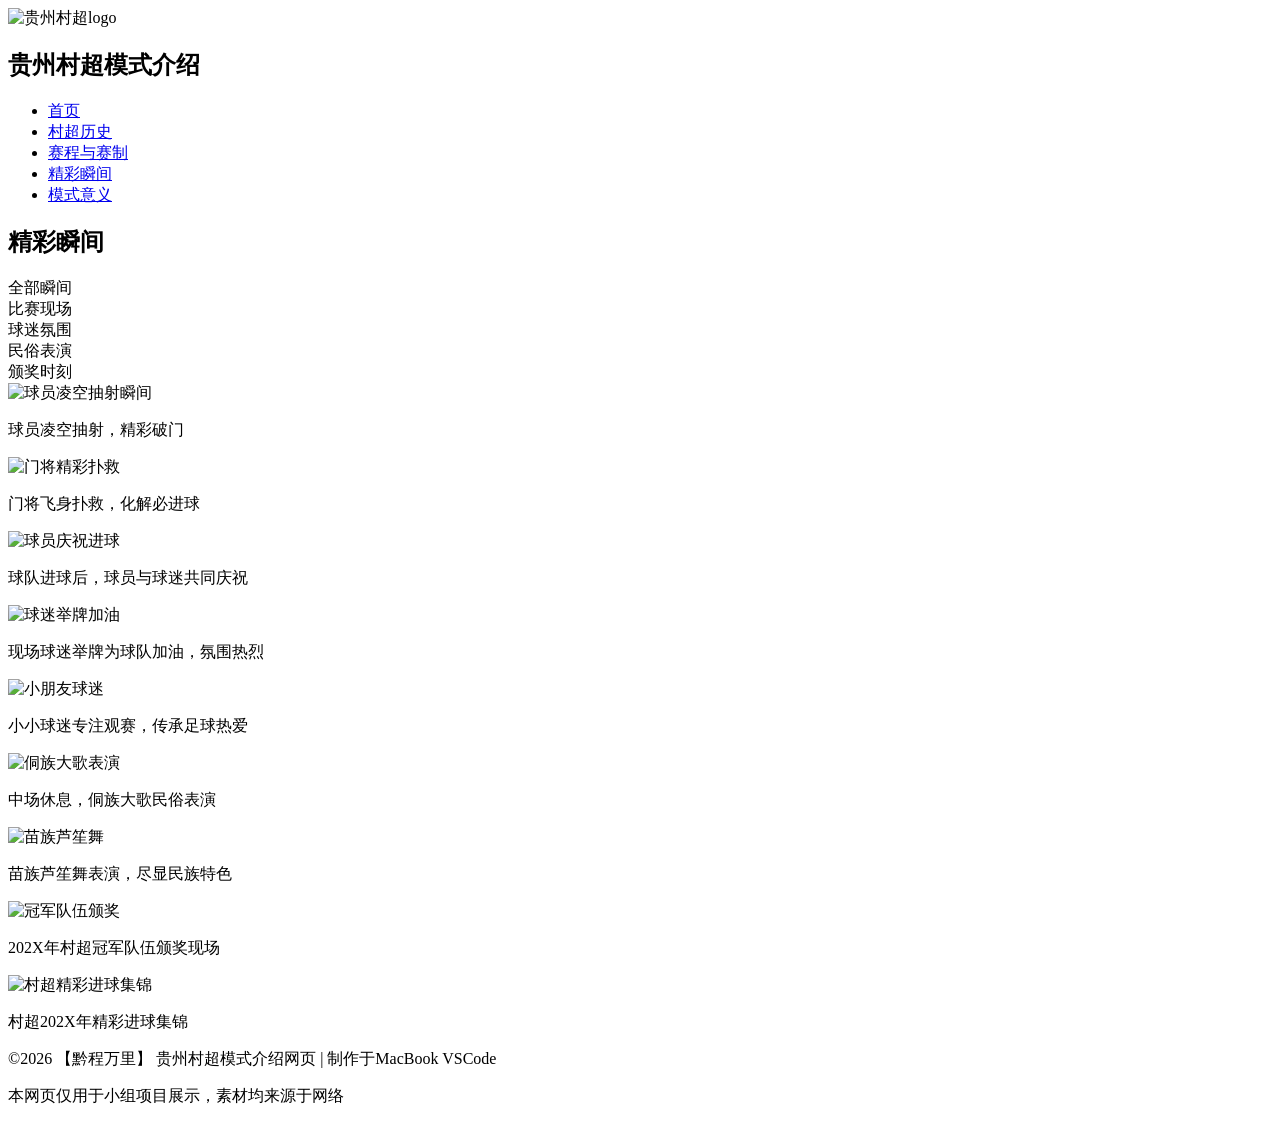
==== highlight.html @ 0f5f59bf "Add files via upload" ====
<!DOCTYPE html>
<html lang="zh-CN">
<head>
    <meta charset="UTF-8">
    <meta name="viewport" content="width=device-width, initial-scale=1.0">
    <title>精彩瞬间 - 贵州村超模式介绍</title>
    <link rel="stylesheet" href="/Xin-iris.github.io/css/highlight.css">
</head>
<body>
    <nav class="nav-bar">
        <div class="logo">
            <img src="/Xin-iris.github.io/images/logo.jpg" alt="贵州村超logo">
            <h1>贵州村超模式介绍</h1>
        </div>
        <ul class="menu">
            <li><a href="/pages/index.html">首页</a></li>
            <li><a href="/pages/history.html">村超历史</a></li>
            <li><a href="/pages/match.html">赛程与赛制</a></li>
            <li><a href="/pages/highlight.html">精彩瞬间</a></li>
            <li><a href="/pages/meaning.html">模式意义</a></li>
        </ul>
    </nav>

    <div class="container">
        <h2 class="page-title">精彩瞬间</h2>

        <!-- 模块1：图集分类标签（匹配highlight.css的tab） -->
        <section class="section">
            <div class="highlight-tab">
                <div class="tab-item active">全部瞬间</div>
                <div class="tab-item">比赛现场</div>
                <div class="tab-item">球迷氛围</div>
                <div class="tab-item">民俗表演</div>
                <div class="tab-item">颁奖时刻</div>
            </div>
        </section>

        <!-- 模块2：核心瀑布流图集（匹配highlight.css的gallery，视觉核心） -->
        <section class="section">
            <div class="highlight-gallery">
                <!-- 比赛瞬间 -->
                <div class="gallery-item">
                    <img src="/Xin-iris.github.io/images/0028GtXOgy1i8gdwqxue1j60z60jmwpy02.jpg" alt="球员凌空抽射瞬间">
                    <p>球员凌空抽射，精彩破门</p>
                </div>
                <div class="gallery-item">
                    <img src="/Xin-iris.github.io/images/0028GtXOgy1i8gdwr8fudj60z20li7jl02.jpg" alt="门将精彩扑救">
                    <p>门将飞身扑救，化解必进球</p>
                </div>
                <div class="gallery-item">
                    <img src="/Xin-iris.github.io/images/0028GtXOgy1i8gdwqxue1j60z60jmwpy02.jpg" alt="球员庆祝进球">
                    <p>球队进球后，球员与球迷共同庆祝</p>
                </div>
                <!-- 球迷氛围 -->
                <div class="gallery-item">
                    <img src="/Xin-iris.github.io/images/0028GtXOgy1i8gdwr8fudj60z20li7jl02.jpg" alt="球迷举牌加油">
                    <p>现场球迷举牌为球队加油，氛围热烈</p>
                </div>
                <div class="gallery-item">
                    <img src="/Xin-iris.github.io/images/0028GtXOgy1i8gdwqxue1j60z60jmwpy02.jpg" alt="小朋友球迷">
                    <p>小小球迷专注观赛，传承足球热爱</p>
                </div>
                <!-- 民俗表演（占2列，更显眼） -->
                <div class="gallery-item">
                    <img src="/Xin-iris.github.io/images/0028GtXOgy1i8gdwqxue1j60z60jmwpy02.jpg" alt="侗族大歌表演">
                    <p>中场休息，侗族大歌民俗表演</p>
                </div>
                <div class="gallery-item">
                    <img src="/Xin-iris.github.io/images/0028GtXOgy1i8gdwr8fudj60z20li7jl02.jpg" alt="苗族芦笙舞">
                    <p>苗族芦笙舞表演，尽显民族特色</p>
                </div>
                <!-- 颁奖时刻 -->
                <div class="gallery-item">
                    <img src="/Xin-iris.github.io/images/0028GtXOgy1i8gdwqxue1j60z60jmwpy02.jpg" alt="冠军队伍颁奖">
                    <p>202X年村超冠军队伍颁奖现场</p>
                </div>
                <!-- 视频卡片（匹配video-card，占2列，标注播放按钮） -->
                <div class="gallery-item video-card">
                    <img src="/Xin-iris.github.io/images/0028GtXOgy1i8gdwr8fudj60z20li7jl02.jpg" alt="村超精彩进球集锦">
                    <p>村超202X年精彩进球集锦</p>
                </div>
            </div>
        </section>
    </div>

    <footer class="footer">
        <p>©2026 【黔程万里】 贵州村超模式介绍网页 | 制作于MacBook VSCode</p>
        <p>本网页仅用于小组项目展示，素材均来源于网络</p>
    </footer>

    <script src="../js/script.js"></script>
</body>
</html>
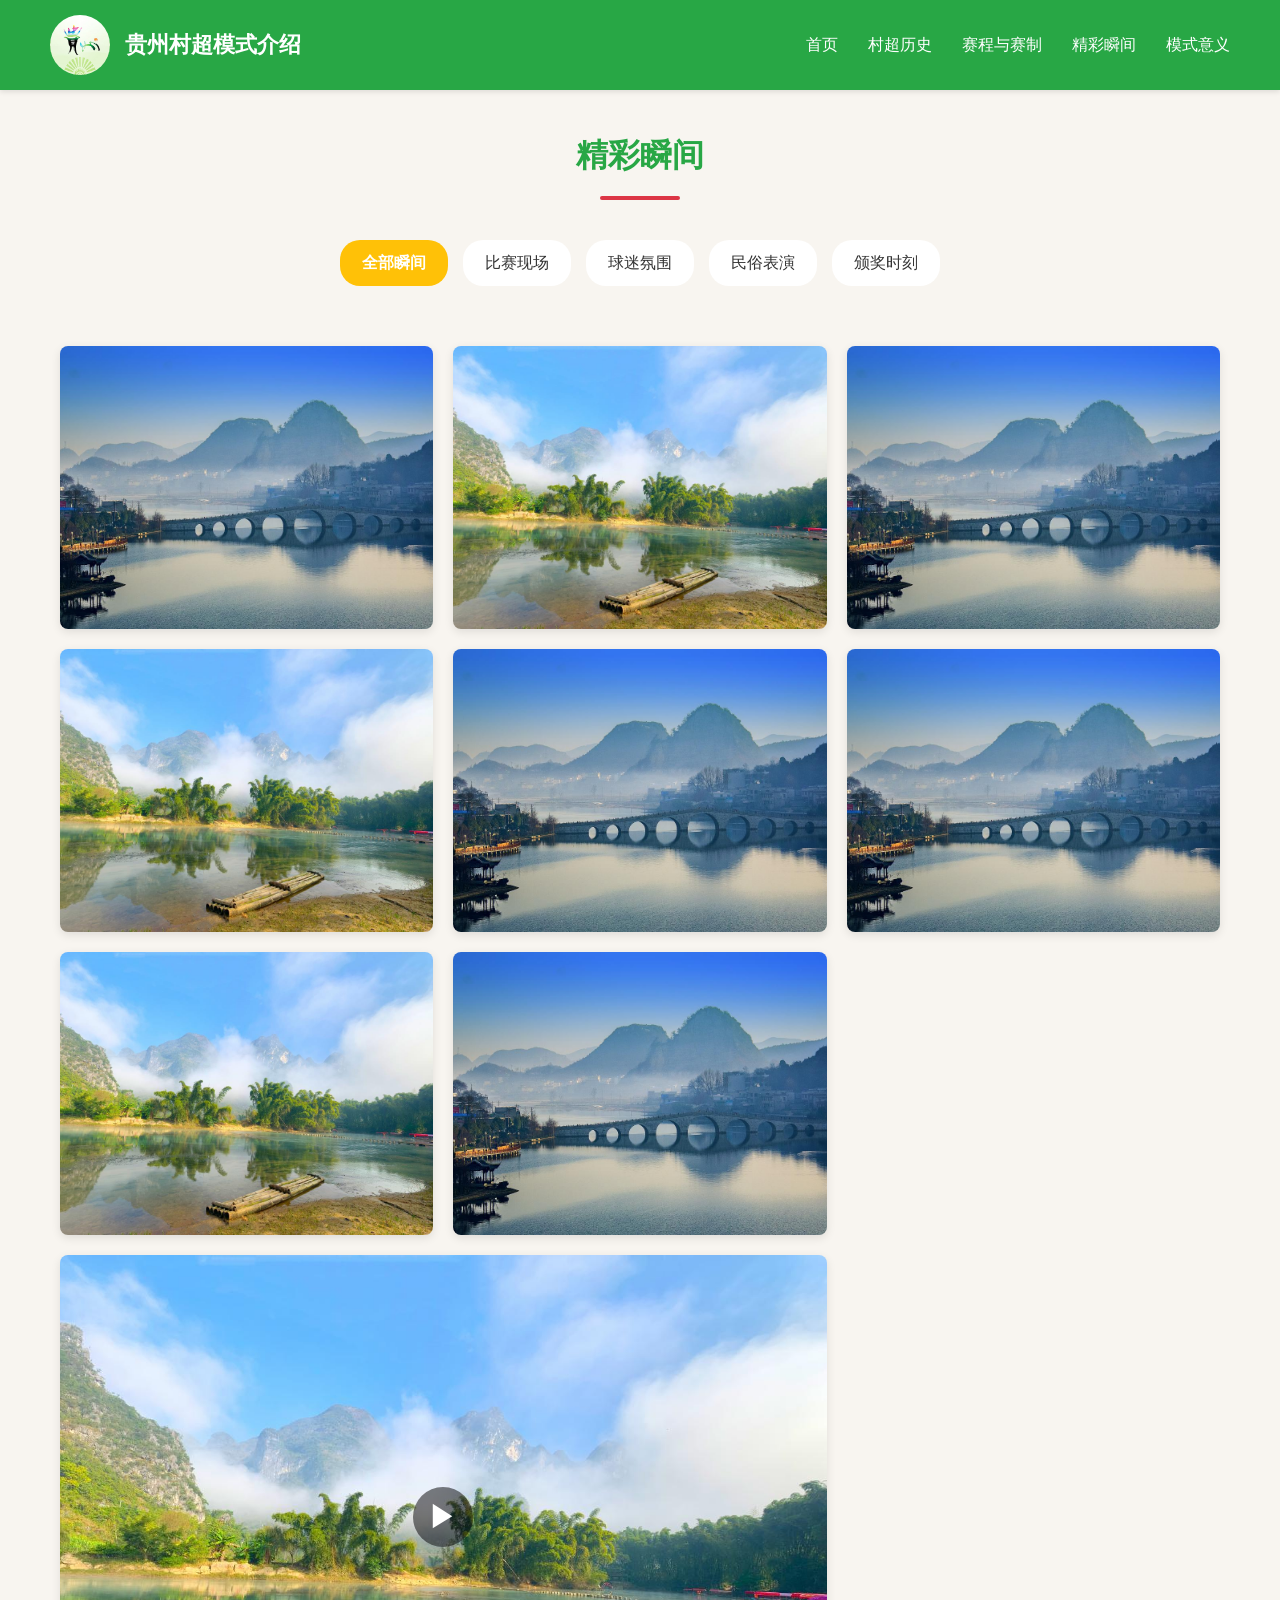
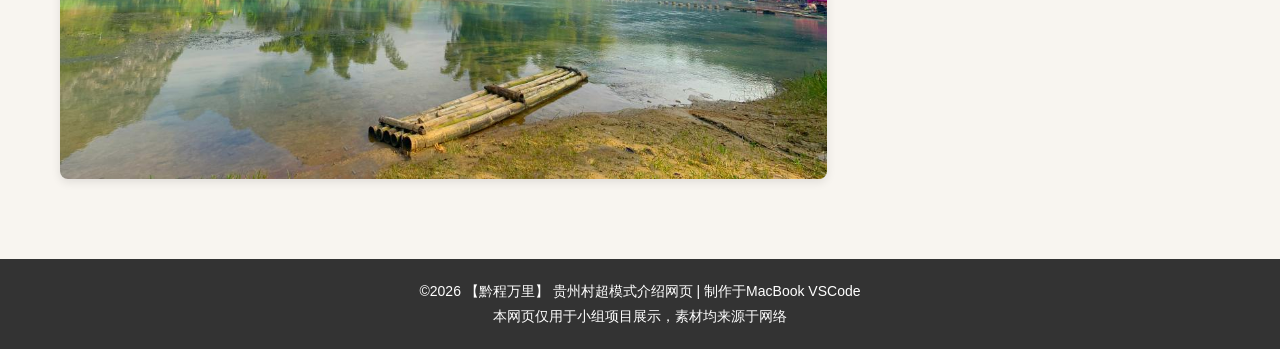
==== commit ba29fd17: "Update highlight.html" ====
--- a/highlight.html
+++ b/highlight.html
@@ -4,20 +4,20 @@
     <meta charset="UTF-8">
     <meta name="viewport" content="width=device-width, initial-scale=1.0">
     <title>精彩瞬间 - 贵州村超模式介绍</title>
-    <link rel="stylesheet" href="/Xin-iris.github.io/css/highlight.css">
+    <link rel="stylesheet" href="highlight.css">
 </head>
 <body>
     <nav class="nav-bar">
         <div class="logo">
-            <img src="/Xin-iris.github.io/images/logo.jpg" alt="贵州村超logo">
+            <img src="logo.jpg" alt="贵州村超logo">
             <h1>贵州村超模式介绍</h1>
         </div>
         <ul class="menu">
-            <li><a href="/pages/index.html">首页</a></li>
-            <li><a href="/pages/history.html">村超历史</a></li>
-            <li><a href="/pages/match.html">赛程与赛制</a></li>
-            <li><a href="/pages/highlight.html">精彩瞬间</a></li>
-            <li><a href="/pages/meaning.html">模式意义</a></li>
+            <li><a href="index.html">首页</a></li>
+            <li><a href="history.html">村超历史</a></li>
+            <li><a href="match.html">赛程与赛制</a></li>
+            <li><a href="highlight.html">精彩瞬间</a></li>
+            <li><a href="meaning.html">模式意义</a></li>
         </ul>
     </nav>
 
@@ -40,43 +40,43 @@
             <div class="highlight-gallery">
                 <!-- 比赛瞬间 -->
                 <div class="gallery-item">
-                    <img src="/Xin-iris.github.io/images/0028GtXOgy1i8gdwqxue1j60z60jmwpy02.jpg" alt="球员凌空抽射瞬间">
+                    <img src="0028GtXOgy1i8gdwqxue1j60z60jmwpy02.jpg" alt="球员凌空抽射瞬间">
                     <p>球员凌空抽射，精彩破门</p>
                 </div>
                 <div class="gallery-item">
-                    <img src="/Xin-iris.github.io/images/0028GtXOgy1i8gdwr8fudj60z20li7jl02.jpg" alt="门将精彩扑救">
+                    <img src="0028GtXOgy1i8gdwr8fudj60z20li7jl02.jpg" alt="门将精彩扑救">
                     <p>门将飞身扑救，化解必进球</p>
                 </div>
                 <div class="gallery-item">
-                    <img src="/Xin-iris.github.io/images/0028GtXOgy1i8gdwqxue1j60z60jmwpy02.jpg" alt="球员庆祝进球">
+                    <img src="0028GtXOgy1i8gdwqxue1j60z60jmwpy02.jpg" alt="球员庆祝进球">
                     <p>球队进球后，球员与球迷共同庆祝</p>
                 </div>
                 <!-- 球迷氛围 -->
                 <div class="gallery-item">
-                    <img src="/Xin-iris.github.io/images/0028GtXOgy1i8gdwr8fudj60z20li7jl02.jpg" alt="球迷举牌加油">
+                    <img src="0028GtXOgy1i8gdwr8fudj60z20li7jl02.jpg" alt="球迷举牌加油">
                     <p>现场球迷举牌为球队加油，氛围热烈</p>
                 </div>
                 <div class="gallery-item">
-                    <img src="/Xin-iris.github.io/images/0028GtXOgy1i8gdwqxue1j60z60jmwpy02.jpg" alt="小朋友球迷">
+                    <img src="0028GtXOgy1i8gdwqxue1j60z60jmwpy02.jpg" alt="小朋友球迷">
                     <p>小小球迷专注观赛，传承足球热爱</p>
                 </div>
                 <!-- 民俗表演（占2列，更显眼） -->
                 <div class="gallery-item">
-                    <img src="/Xin-iris.github.io/images/0028GtXOgy1i8gdwqxue1j60z60jmwpy02.jpg" alt="侗族大歌表演">
+                    <img src="0028GtXOgy1i8gdwqxue1j60z60jmwpy02.jpg" alt="侗族大歌表演">
                     <p>中场休息，侗族大歌民俗表演</p>
                 </div>
                 <div class="gallery-item">
-                    <img src="/Xin-iris.github.io/images/0028GtXOgy1i8gdwr8fudj60z20li7jl02.jpg" alt="苗族芦笙舞">
+                    <img src="0028GtXOgy1i8gdwr8fudj60z20li7jl02.jpg" alt="苗族芦笙舞">
                     <p>苗族芦笙舞表演，尽显民族特色</p>
                 </div>
                 <!-- 颁奖时刻 -->
                 <div class="gallery-item">
-                    <img src="/Xin-iris.github.io/images/0028GtXOgy1i8gdwqxue1j60z60jmwpy02.jpg" alt="冠军队伍颁奖">
+                    <img src="0028GtXOgy1i8gdwqxue1j60z60jmwpy02.jpg" alt="冠军队伍颁奖">
                     <p>202X年村超冠军队伍颁奖现场</p>
                 </div>
                 <!-- 视频卡片（匹配video-card，占2列，标注播放按钮） -->
                 <div class="gallery-item video-card">
-                    <img src="/Xin-iris.github.io/images/0028GtXOgy1i8gdwr8fudj60z20li7jl02.jpg" alt="村超精彩进球集锦">
+                    <img src="0028GtXOgy1i8gdwr8fudj60z20li7jl02.jpg" alt="村超精彩进球集锦">
                     <p>村超202X年精彩进球集锦</p>
                 </div>
             </div>
@@ -90,4 +90,4 @@
 
     <script src="../js/script.js"></script>
 </body>
-</html>+</html>
--- a/highlight.css
+++ b/highlight.css
@@ -0,0 +1,234 @@
+/* 全局通用CSS（已加顶部，此处省略） */
+/* 全局通用样式：所有页面共用 - 村超主调：绿#28a745 红#dc3545 黄#ffc107 米白#f8f5f0 */
+* {
+    margin: 0;
+    padding: 0;
+    box-sizing: border-box;
+    font-family: "PingFang SC", "Microsoft YaHei", sans-serif;
+}
+body {
+    background-color: #f8f5f0;
+    color: #333;
+    line-height: 1.6;
+}
+a {
+    text-decoration: none;
+    color: inherit;
+}
+ul, ol {
+    list-style: none;
+}
+img {
+    max-width: 100%;
+    height: auto;
+    object-fit: cover;
+}
+/* 通用容器：页面内容居中，限制最大宽度 */
+.container {
+    max-width: 1200px;
+    margin: 0 auto;
+    padding: 0 20px;
+}
+/* 通用页面标题：所有子页面统一标题样式 */
+.page-title {
+    text-align: center;
+    margin: 40px 0;
+    color: #28a745;
+    font-size: 32px;
+    font-weight: 700;
+    position: relative;
+}
+.page-title::after {
+    content: "";
+    display: block;
+    width: 80px;
+    height: 4px;
+    background-color: #dc3545;
+    margin: 15px auto 0;
+    border-radius: 2px;
+}
+/* 通用模块间距：所有页面模块统一间距 */
+.section {
+    margin-bottom: 60px;
+}
+.section h3 {
+    font-size: 24px;
+    color: #28a745;
+    margin-bottom: 20px;
+    padding-left: 10px;
+    border-left: 4px solid #dc3545;
+}
+
+/* 导航栏：所有页面固定顶部，完全复用首页样式 */
+.nav-bar {
+    position: sticky;
+    top: 0;
+    display: flex;
+    align-items: center;
+    justify-content: space-between;
+    padding: 15px 50px;
+    background-color: #28a745;
+    color: white;
+    box-shadow: 0 2px 5px rgba(0,0,0,0.1);
+    z-index: 100;
+}
+.nav-bar .logo {
+    display: flex;
+    align-items: center;
+    gap: 15px;
+}
+.nav-bar .logo img {
+    width: 60px;
+    height: 60px;
+    border-radius: 50%;
+}
+.nav-bar .logo h1 {
+    font-size: 22px;
+    font-weight: 600;
+}
+.nav-bar .menu {
+    display: flex;
+    list-style: none;
+    gap: 30px;
+}
+.nav-bar .menu a {
+    color: white;
+    text-decoration: none;
+    font-size: 16px;
+}
+.nav-bar .menu a:hover {
+    color: #ffc107;
+    border-bottom: 2px solid #ffc107;
+}
+
+/* 页脚：所有页面统一底部样式 */
+.footer {
+    background-color: #333;
+    color: white;
+    text-align: center;
+    padding: 20px 0;
+    margin-top: 80px;
+    font-size: 14px;
+}
+.footer p {
+    line-height: 1.8;
+}
+
+/* 通用响应式：所有页面共用手机端适配规则 */
+@media (max-width: 768px) {
+    .nav-bar {
+        flex-direction: column;
+        padding: 15px 20px;
+        gap: 10px;
+    }
+    .nav-bar .menu {
+        gap: 20px;
+        flex-wrap: wrap;
+        justify-content: center;
+    }
+    .page-title {
+        font-size: 26px;
+    }
+    .section h3 {
+        font-size: 20px;
+    }
+}
+/* 精彩瞬间页专属样式 - 辅助色：明黄#ffc107 */
+/* 图集分类标签 */
+.highlight-tab {
+    display: flex;
+    gap: 15px;
+    flex-wrap: wrap;
+    justify-content: center;
+    margin-bottom: 40px;
+}
+.tab-item {
+    padding: 8px 20px;
+    background-color: white;
+    color: #333;
+    border-radius: 20px;
+    font-size: 16px;
+    cursor: pointer;
+    border: 2px solid transparent;
+}
+.tab-item.active {
+    background-color: #ffc107;
+    color: white;
+    font-weight: 600;
+}
+/* 瀑布流图集（核心） */
+.highlight-gallery {
+    display: grid;
+    grid-template-columns: repeat(3, 1fr);
+    gap: 20px;
+    margin-bottom: 40px;
+}
+/* 图片卡片 */
+.gallery-item {
+    border-radius: 8px;
+    overflow: hidden;
+    box-shadow: 0 3px 10px rgba(0,0,0,0.1);
+    transition: all 0.3s ease;
+    cursor: pointer;
+}
+/* 图片hover效果：放大+加深阴影 */
+.gallery-item:hover {
+    transform: translateY(-5px) scale(1.02);
+    box-shadow: 0 8px 20px rgba(0,0,0,0.15);
+}
+/* 适配不同图片高度，瀑布流效果 */
+.gallery-item img {
+    width: 100%;
+    height: 100%;
+    transition: all 0.3s ease;
+}
+.gallery-item:hover img {
+    filter: brightness(1.05);
+}
+/* 图片描述 */
+.gallery-item p {
+    padding: 12px;
+    background-color: white;
+    color: #333;
+    font-size: 14px;
+}
+/* 视频卡片（和图片卡片统一样式） */
+.video-card {
+    grid-column: span 2; /* 视频卡片占2列，更显眼 */
+    position: relative;
+}
+.video-card::before {
+    content: "▶";
+    position: absolute;
+    top: 50%;
+    left: 50%;
+    transform: translate(-50%, -50%);
+    width: 60px;
+    height: 60px;
+    background-color: rgba(0,0,0,0.5);
+    color: white;
+    font-size: 30px;
+    border-radius: 50%;
+    display: flex;
+    align-items: center;
+    justify-content: center;
+}
+
+/* 精彩瞬间页手机端响应式 */
+@media (max-width: 768px) {
+    .highlight-gallery {
+        grid-template-columns: repeat(2, 1fr);
+    }
+    .video-card {
+        grid-column: span 2;
+    }
+    .tab-item {
+        padding: 6px 15px;
+        font-size: 14px;
+    }
+}
+@media (max-width: 480px) {
+    .highlight-gallery {
+        grid-template-columns: 1fr;
+    }
+}
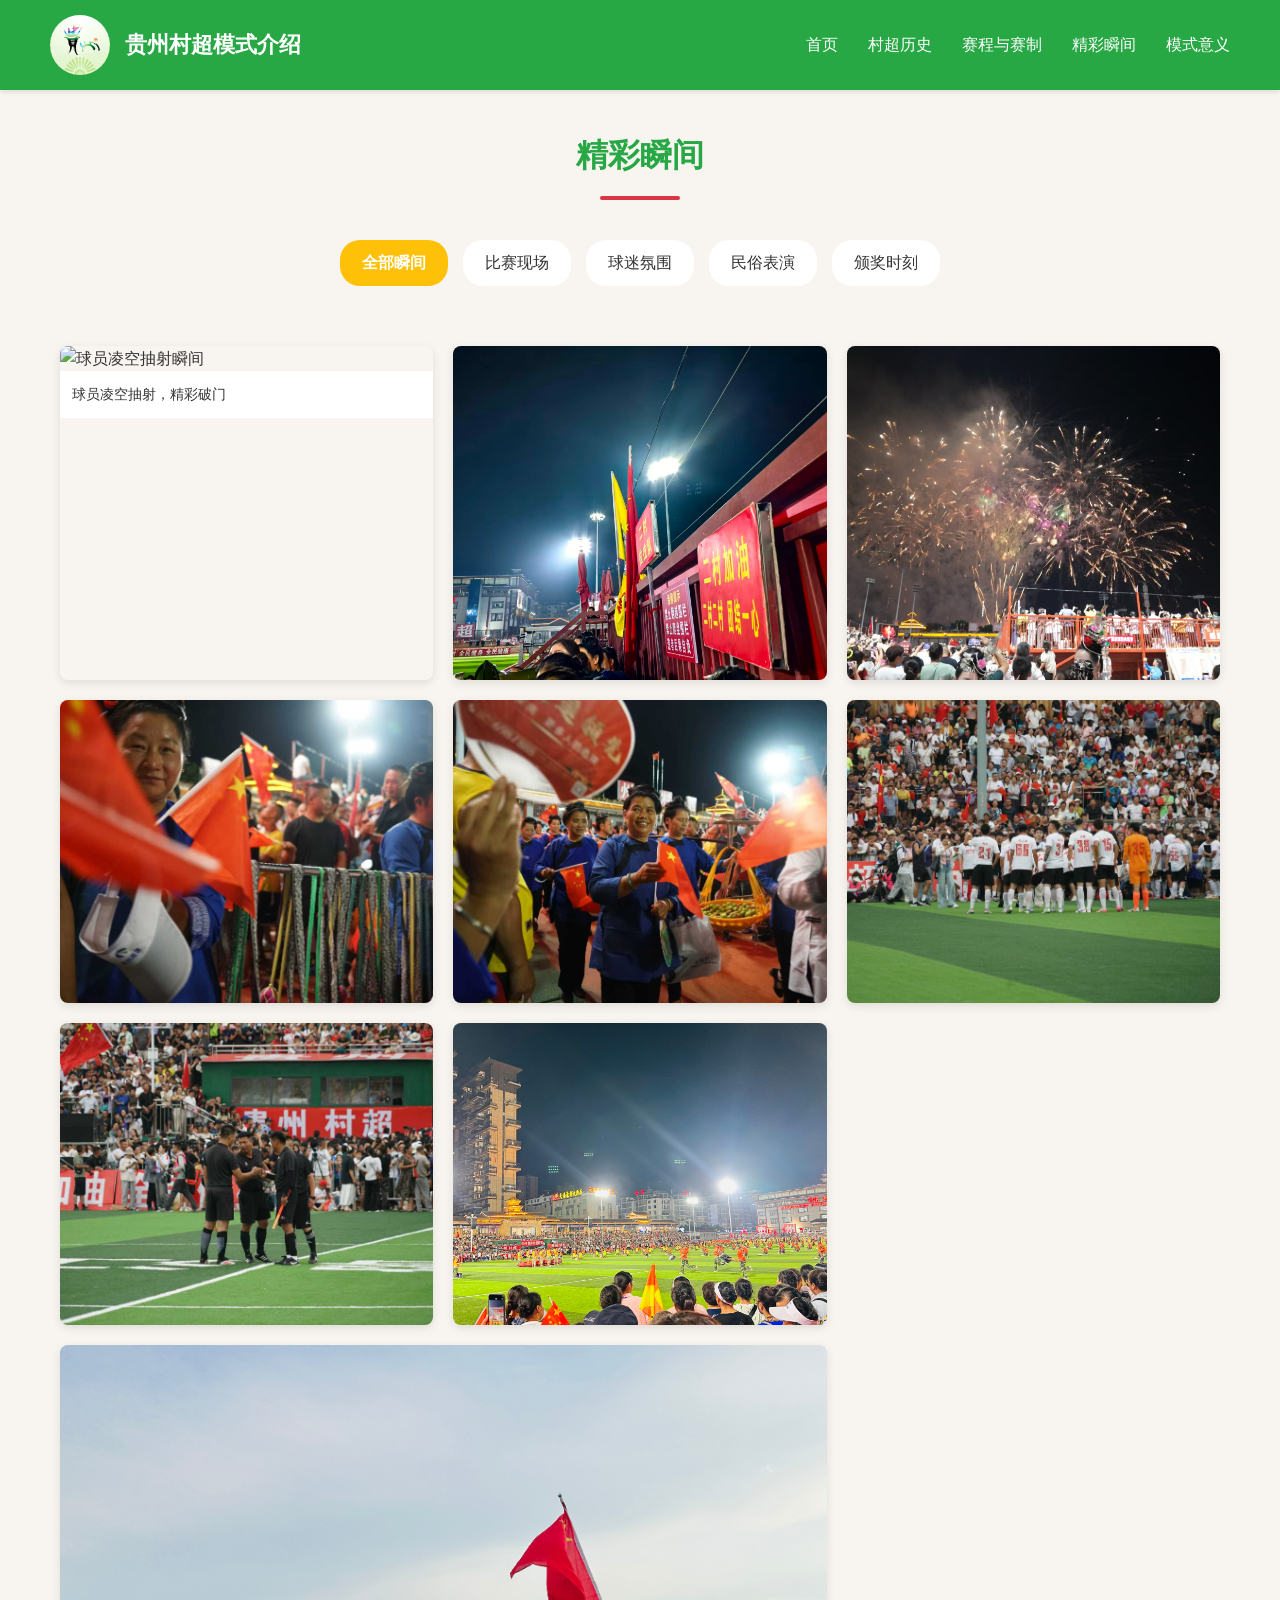
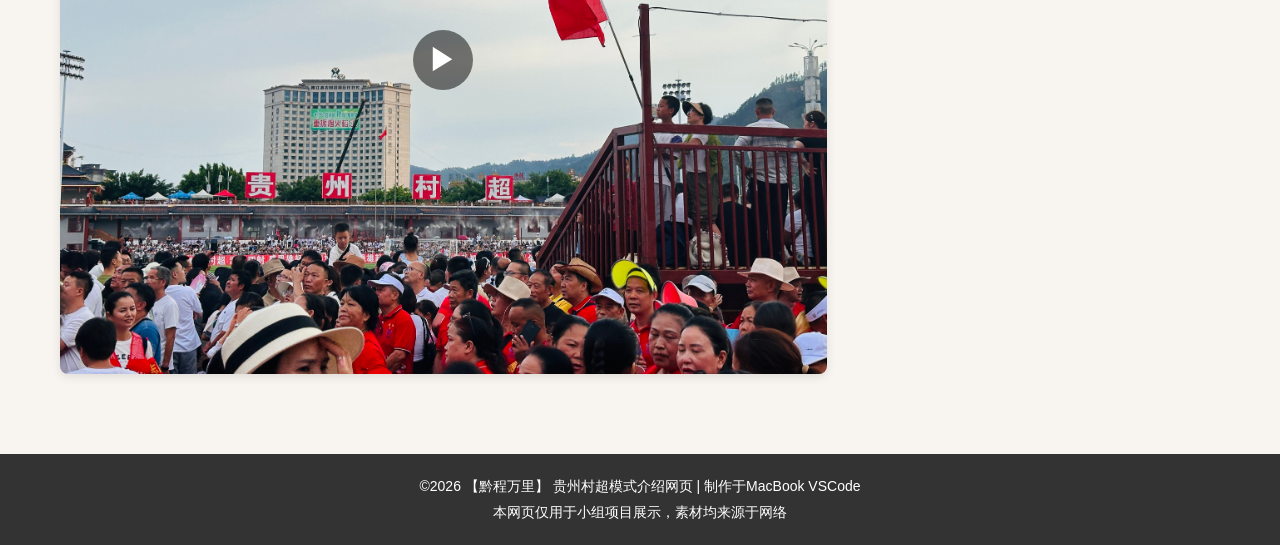
==== commit 7eff3eaf: "Update highlight.html" ====
--- a/highlight.html
+++ b/highlight.html
@@ -40,43 +40,43 @@
             <div class="highlight-gallery">
                 <!-- 比赛瞬间 -->
                 <div class="gallery-item">
-                    <img src="0028GtXOgy1i8gdwqxue1j60z60jmwpy02.jpg" alt="球员凌空抽射瞬间">
+                    <img src="微信图片_20260313220428.jpg" alt="球员凌空抽射瞬间">
                     <p>球员凌空抽射，精彩破门</p>
                 </div>
                 <div class="gallery-item">
-                    <img src="0028GtXOgy1i8gdwr8fudj60z20li7jl02.jpg" alt="门将精彩扑救">
+                    <img src="微信图片_20260313220508.jpg" alt="门将精彩扑救">
                     <p>门将飞身扑救，化解必进球</p>
                 </div>
                 <div class="gallery-item">
-                    <img src="0028GtXOgy1i8gdwqxue1j60z60jmwpy02.jpg" alt="球员庆祝进球">
+                    <img src="微信图片_20260313220633.jpg" alt="球员庆祝进球">
                     <p>球队进球后，球员与球迷共同庆祝</p>
                 </div>
                 <!-- 球迷氛围 -->
                 <div class="gallery-item">
-                    <img src="0028GtXOgy1i8gdwr8fudj60z20li7jl02.jpg" alt="球迷举牌加油">
+                    <img src="微信图片_20260313220706.jpg" alt="球迷举牌加油">
                     <p>现场球迷举牌为球队加油，氛围热烈</p>
                 </div>
                 <div class="gallery-item">
-                    <img src="0028GtXOgy1i8gdwqxue1j60z60jmwpy02.jpg" alt="小朋友球迷">
+                    <img src="微信图片_20260313220710.jpg" alt="小朋友球迷">
                     <p>小小球迷专注观赛，传承足球热爱</p>
                 </div>
                 <!-- 民俗表演（占2列，更显眼） -->
                 <div class="gallery-item">
-                    <img src="0028GtXOgy1i8gdwqxue1j60z60jmwpy02.jpg" alt="侗族大歌表演">
+                    <img src="微信图片_20260313220728.jpg" alt="侗族大歌表演">
                     <p>中场休息，侗族大歌民俗表演</p>
                 </div>
                 <div class="gallery-item">
-                    <img src="0028GtXOgy1i8gdwr8fudj60z20li7jl02.jpg" alt="苗族芦笙舞">
+                    <img src="微信图片_20260313220732.jpg" alt="苗族芦笙舞">
                     <p>苗族芦笙舞表演，尽显民族特色</p>
                 </div>
                 <!-- 颁奖时刻 -->
                 <div class="gallery-item">
-                    <img src="0028GtXOgy1i8gdwqxue1j60z60jmwpy02.jpg" alt="冠军队伍颁奖">
+                    <img src="微信图片_20260313220928.jpg" alt="冠军队伍颁奖">
                     <p>202X年村超冠军队伍颁奖现场</p>
                 </div>
                 <!-- 视频卡片（匹配video-card，占2列，标注播放按钮） -->
                 <div class="gallery-item video-card">
-                    <img src="0028GtXOgy1i8gdwr8fudj60z20li7jl02.jpg" alt="村超精彩进球集锦">
+                    <img src="微信图片_20260313220932.jpg" alt="村超精彩进球集锦">
                     <p>村超202X年精彩进球集锦</p>
                 </div>
             </div>
